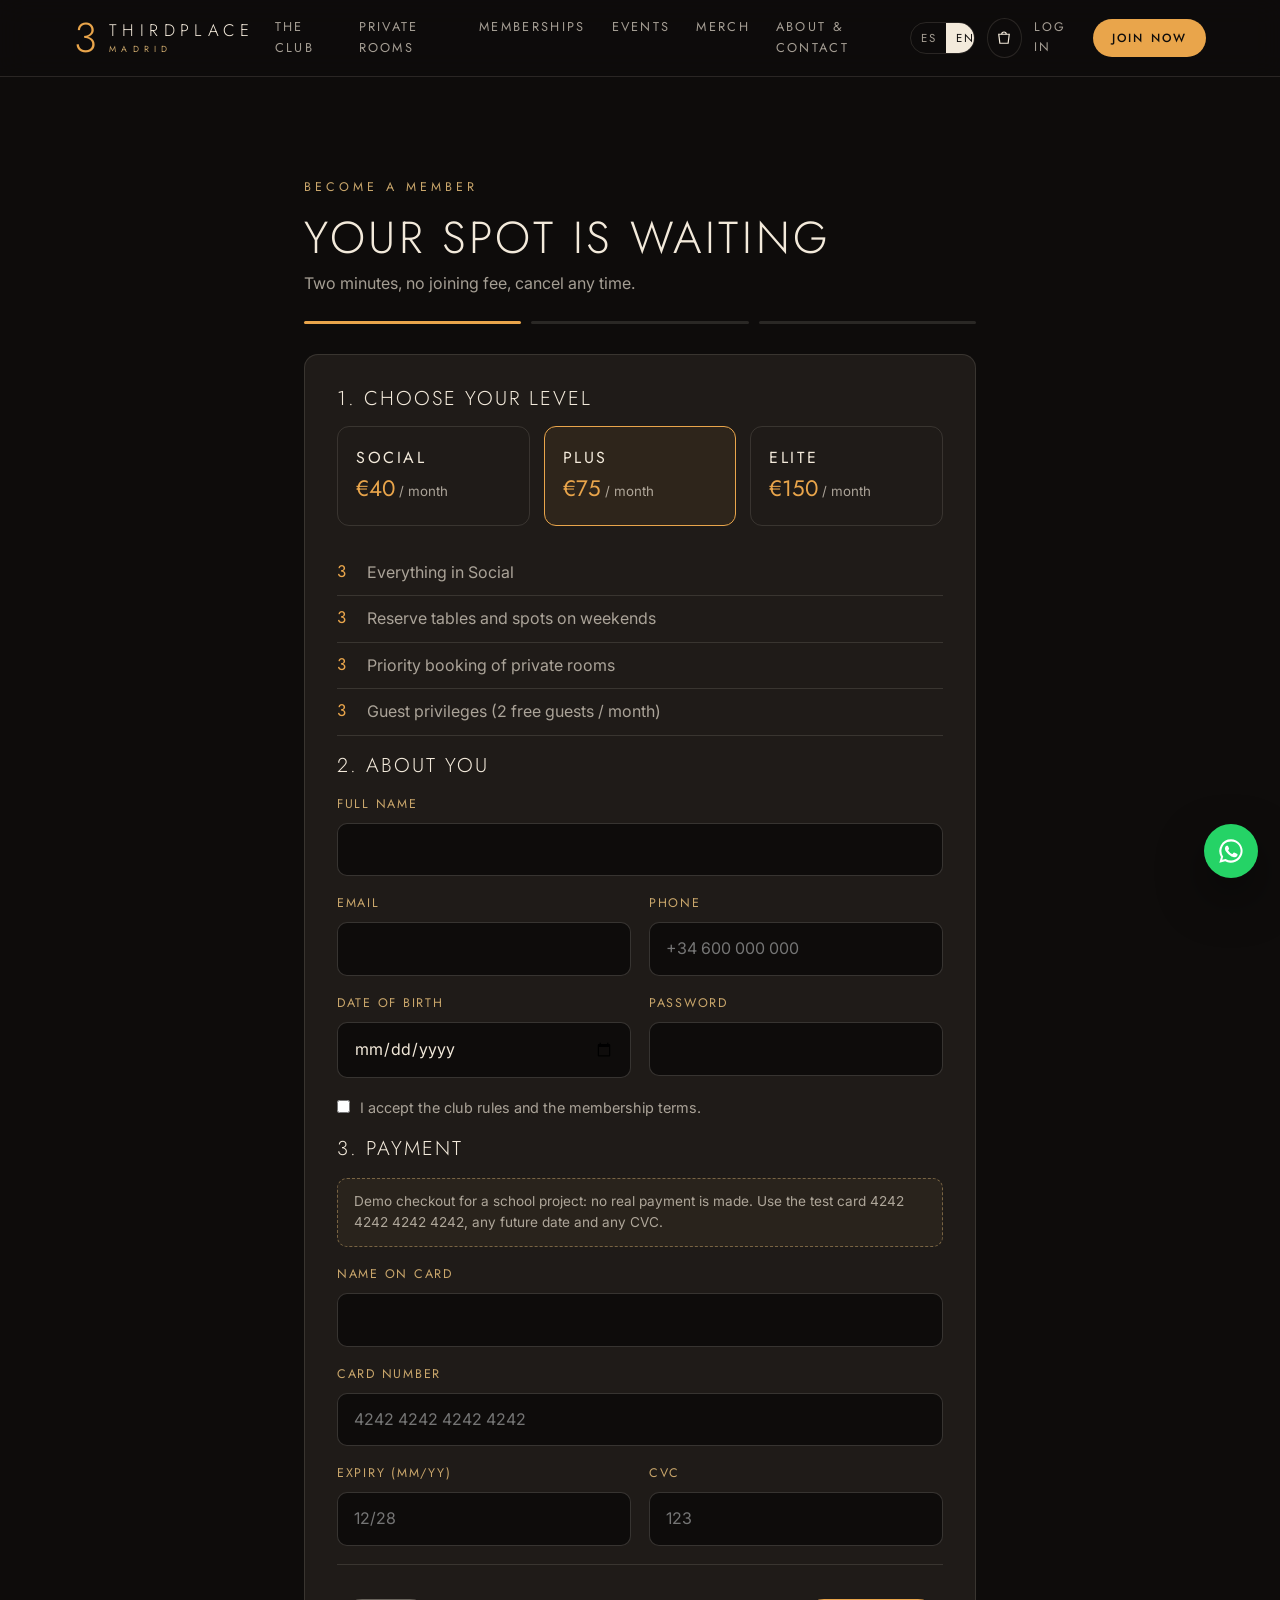
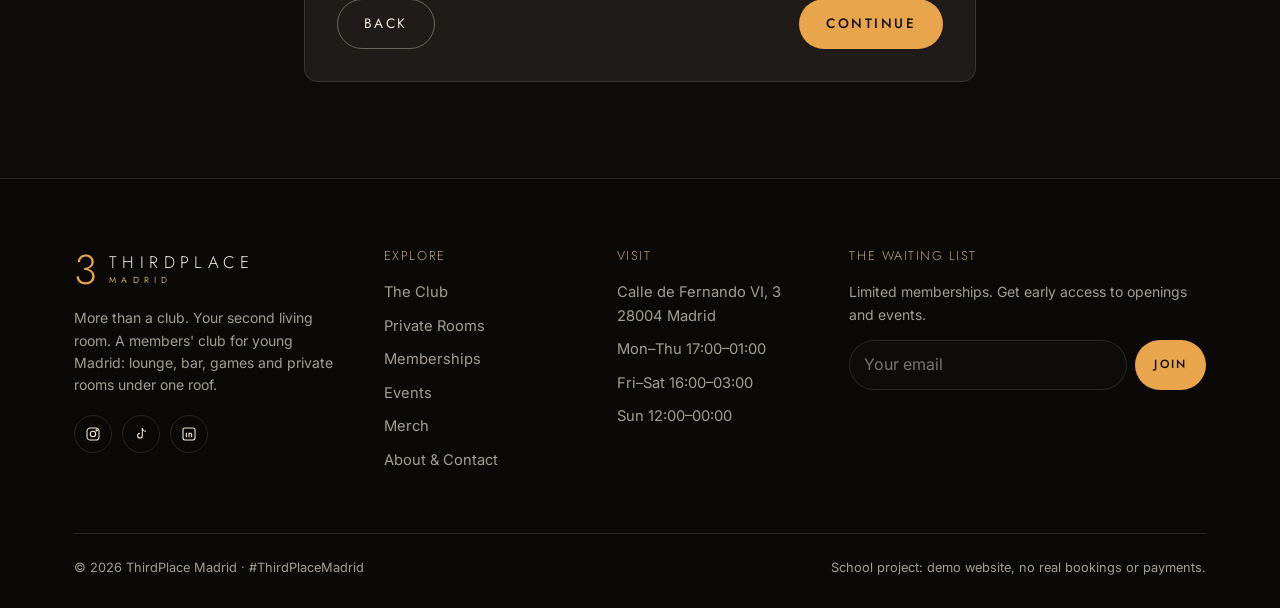
==== join.html @ 6bf0df15 "ThirdPlace Madrid website" ====
<!doctype html>
<html lang="en">
<head>
<meta charset="utf-8">
<meta name="viewport" content="width=device-width, initial-scale=1">
<title>Join · ThirdPlace Madrid</title>
<meta name="description" content="Become a ThirdPlace member in two minutes. No joining fee.">
<link rel="icon" href="assets/img/favicon.svg" type="image/svg+xml">
<link rel="preconnect" href="https://fonts.googleapis.com"><link rel="preconnect" href="https://fonts.gstatic.com" crossorigin>
<link href="https://fonts.googleapis.com/css2?family=Inter:wght@400;500;600;700&family=Jost:wght@200;300;400;500&display=swap" rel="stylesheet">
<link rel="stylesheet" href="assets/css/style.css">
</head>
<body data-title="join_now">
<main>
  <section class="section">
    <div class="container" style="max-width:720px">
      <span class="eyebrow" data-i18n="j_eye">Become a member</span>
      <h1 style="font-size:clamp(1.8rem,4vw,2.8rem)" id="j-title" data-i18n="j_title">Your spot is waiting</h1>
      <p class="mt-1" id="j-sub" data-i18n="j_sub">Two minutes, no joining fee, cancel any time.</p>
      <div class="stepper mt-3" id="stepper"><div class="on"></div><div></div><div></div></div>
      <form class="panel form" id="join" novalidate>
        <!-- Step 1 -->
        <div class="jstep" data-step="1">
          <h3 class="mb" data-i18n="j_s1">1. Choose your level</h3>
          <div class="tier-pick mt-2" id="pick"></div>
          <ul class="check-list mt-3" id="pick-feat"></ul>
        </div>
        <!-- Step 2 -->
        <div class="jstep form" data-step="2" hidden>
          <h3 data-i18n="j_s2">2. About you</h3>
          <div class="field"><label data-i18n="full_name">Full name</label><input name="name" data-rule="req" autocomplete="name"><div class="err" data-i18n="err_req">Required</div></div>
          <div class="form-row">
            <div class="field"><label>Email</label><input name="email" type="email" data-rule="req email" autocomplete="email"><div class="err" data-i18n="err_email">Enter a valid email</div></div>
            <div class="field"><label data-i18n="phone">Phone</label><input name="phone" data-rule="req phone" autocomplete="tel" placeholder="+34 600 000 000"><div class="err" data-i18n="err_phone">Enter a valid phone</div></div>
          </div>
          <div class="form-row">
            <div class="field"><label data-i18n="birth">Date of birth</label><input name="birth" type="date" data-rule="req adult"><div class="err" data-i18n="err_adult">You must be 18 or over</div></div>
            <div class="field"><label data-i18n="password">Password</label><input name="password" type="password" data-rule="min6" autocomplete="new-password"><div class="err" data-i18n="err_pw">At least 6 characters</div></div>
          </div>
          <label class="check"><input type="checkbox" name="terms" data-rule="check"><span data-i18n="j_terms">I accept the club rules and the membership terms.</span></label>
        </div>
        <!-- Step 3 -->
        <div class="jstep form" data-step="3" hidden>
          <h3 data-i18n="j_s3">3. Payment</h3>
          <div id="pay"></div>
          <div class="price-summary" id="summary"></div>
        </div>
        <div class="btn-row" style="justify-content:space-between">
          <button type="button" class="btn btn-ghost" id="back" hidden data-i18n="back">Back</button>
          <button class="btn btn-primary" id="next" style="margin-left:auto" data-i18n="continue">Continue</button>
        </div>
      </form>
    </div>
  </section>
</main>

<script src="assets/js/i18n.js"></script>
<script src="assets/js/app.js"></script>
<script>
let step = 1;
window.pageInit = function () {
  const form = document.getElementById("join");
  const me = Auth.current();
  const params = new URLSearchParams(location.search);
  let tier = TIERS[params.get("tier")] ? params.get("tier") : "plus";
  if (me && !params.get("tier")) tier = me.tier === "plus" ? "elite" : "plus";
  const steps = me ? [1, 3] : [1, 2, 3];   // members changing level skip "about you"
  if (me) {
    document.getElementById("j-title").textContent = t("j_change", "Change your level");
    document.getElementById("j-sub").textContent = t("j_current", "You're currently on") + " " + TIERS[me.tier].name + ".";
    document.getElementById("stepper").innerHTML = "<div class='on'></div><div></div>";
    document.querySelector("[data-step='3'] h3").textContent = t("j_s3b", "2. Confirm");
  }

  document.getElementById("pick").innerHTML = Object.entries(TIERS).map(([k, tr]) =>
    `<div><input type="radio" name="tier" id="t-${k}" value="${k}" ${k === tier ? "checked" : ""}><label for="t-${k}"><b>${tr.name}</b><span>€${tr.price}</span><small style="color:var(--muted)"> / ${t("month", "month")}</small>${me && me.tier === k ? `<div class="small" style="color:var(--brass)">${t("current", "Current")}</div>` : ""}</label></div>`).join("");
  const showFeat = () => {
    tier = form.tier.value;
    document.getElementById("pick-feat").innerHTML = L(TIERS[tier].features).map(f => `<li>${f}</li>`).join("");
  };
  form.addEventListener("change", e => { if (e.target.name === "tier") showFeat(); });
  showFeat();

  document.getElementById("pay").outerHTML = paymentFields();
  cardFormatting(form);

  const show = () => {
    form.querySelectorAll(".jstep").forEach(s => s.hidden = +s.dataset.step !== step);
    const idx = steps.indexOf(step);
    document.querySelectorAll("#stepper div").forEach((d, i) => d.classList.toggle("on", i <= idx));
    document.getElementById("back").hidden = idx === 0;
    const nb = document.getElementById("next");
    nb.textContent = step === 3 ? (me ? t("confirm", "Confirm") : t("j_pay", "Pay & join")) + " · €" + TIERS[tier].price : t("continue", "Continue");
    if (step === 3) {
      document.querySelector("[data-step='3'] .notice").hidden = false;
      document.getElementById("summary").innerHTML = `
        <div><span>${TIERS[tier].name} · ${t("monthly", "monthly")}</span><span>€${TIERS[tier].price}</span></div>
        <div><span>${t("join_fee", "Joining fee")}</span><span>€0</span></div>
        <div class="total"><span>${t("today", "Today")}</span><span>€${TIERS[tier].price}</span></div>`;
    }
    window.scrollTo({ top: 0, behavior: "smooth" });
  };
  const current = () => form.querySelector(`.jstep[data-step="${step}"]`);
  document.getElementById("back").addEventListener("click", () => { step = steps[steps.indexOf(step) - 1]; show(); });
  form.addEventListener("submit", e => {
    e.preventDefault();
    if (step === 1 && me && form.tier.value === me.tier) { toast(t("j_same", "That's already your level."), "error"); return; }
    if (step !== 1 && !validate(current())) return;
    if (step === 2 && Auth.users().some(u => u.email.toLowerCase() === form.email.value.trim().toLowerCase())) {
      form.email.closest(".field").classList.add("invalid"); toast(t("j_exists", "There's already an account with that email. Log in instead."), "error"); return;
    }
    if (step !== 3) { step = steps[steps.indexOf(step) + 1]; show(); return; }
    // Finish
    if (me) {
      Auth.update({ tier });
      toast(t("j_changed", "Done! You're now") + " " + TIERS[tier].name + ".");
    } else {
      Auth.register({ name: form.name.value.trim(), email: form.email.value.trim(), phone: form.phone.value.trim(), password: form.password.value, tier });
      toast(t("j_welcome", "Welcome to ThirdPlace!"));
    }
    const pending = store.get("pendingBooking", null);
    setTimeout(() => { if (pending) { store.del("pendingBooking"); location.href = "account.html?" + pending; } else location.href = "account.html"; }, 700);
  });
  show();
};
</script>
</body>
</html>
---- assets/css/style.css ----
/* ThirdPlace Madrid — brand stylesheet
   Palette & type from the visual identity (Submission 2, section 4) */
:root {
  --night: #0E0C0B;
  --charcoal: #1F1B18;
  --charcoal-2: #2a2521;
  --line: rgba(243, 234, 219, .12);
  --amber: #E9A54B;
  --amber-hover: #f2b86a;
  --brass: #C9A66B;
  --cream: #F3EADB;
  --muted: rgba(243, 234, 219, .66);
  --violet: #7C4DFF;
  --ok: #7bc47f;
  --err: #e5766b;
  --radius: 14px;
  --shadow: 0 20px 50px rgba(0, 0, 0, .45);
  --head: "Jost", system-ui, sans-serif;
  --body: "Inter", system-ui, sans-serif;
  --max: 1180px;
}

* { box-sizing: border-box; margin: 0; padding: 0; }
html { scroll-behavior: smooth; }
body {
  background: var(--night);
  color: var(--cream);
  font-family: var(--body);
  font-size: 16px;
  line-height: 1.6;
  -webkit-font-smoothing: antialiased;
  overflow-x: hidden;
}
img { max-width: 100%; display: block; }
a { color: inherit; text-decoration: none; }
button, input, select, textarea { font: inherit; color: inherit; }
ul { list-style: none; }

h1, h2, h3, h4 {
  font-family: var(--head);
  font-weight: 300;
  letter-spacing: .08em;
  text-transform: uppercase;
  line-height: 1.15;
}
h1 { font-size: clamp(2.1rem, 5.5vw, 4.2rem); }
h2 { font-size: clamp(1.6rem, 3.4vw, 2.5rem); }
h3 { font-size: 1.25rem; letter-spacing: .1em; }
h4 { font-size: 1rem; letter-spacing: .12em; }
p { color: var(--muted); }
strong { color: var(--cream); font-weight: 600; }

.container { width: 100%; max-width: var(--max); margin: 0 auto; padding: 0 24px; }
.section { padding: 96px 0; }
.section.tight { padding: 64px 0; }
.section.alt { background: var(--charcoal); }
.eyebrow {
  display: inline-block;
  font-family: var(--head);
  font-size: .78rem;
  letter-spacing: .32em;
  text-transform: uppercase;
  color: var(--brass);
  margin-bottom: 14px;
}
.section-head { max-width: 680px; margin-bottom: 48px; }
.section-head.center { margin-left: auto; margin-right: auto; text-align: center; }
.section-head p { margin-top: 14px; font-size: 1.05rem; }
.amber { color: var(--amber); }
.small { font-size: .875rem; }
.center { text-align: center; }
.mt-1 { margin-top: 8px; } .mt-2 { margin-top: 16px; } .mt-3 { margin-top: 24px; } .mt-4 { margin-top: 40px; }

/* ---------- Buttons ---------- */
.btn {
  display: inline-flex; align-items: center; justify-content: center; gap: 8px;
  padding: 13px 26px;
  border-radius: 999px;
  border: 1px solid transparent;
  font-family: var(--head);
  font-size: .85rem;
  letter-spacing: .18em;
  text-transform: uppercase;
  cursor: pointer;
  transition: background .2s, color .2s, border-color .2s, transform .15s;
  white-space: nowrap;
}
.btn:active { transform: translateY(1px); }
.btn-primary { background: var(--amber); color: var(--night); font-weight: 500; }
.btn-primary:hover { background: var(--amber-hover); }
.btn-ghost { border-color: rgba(243, 234, 219, .35); color: var(--cream); background: transparent; }
.btn-ghost:hover { border-color: var(--amber); color: var(--amber); }
.btn-violet { background: var(--violet); color: #fff; }
.btn-violet:hover { background: #9370ff; }
.btn-sm { padding: 9px 18px; font-size: .74rem; }
.btn-block { width: 100%; }
.btn[disabled] { opacity: .45; cursor: not-allowed; }
.link { color: var(--amber); border-bottom: 1px solid rgba(233, 165, 75, .35); }
.link:hover { border-color: var(--amber); }
.btn-row { display: flex; gap: 14px; flex-wrap: wrap; }

/* ---------- Logo ---------- */
.logo { display: inline-flex; align-items: center; gap: 12px; }
.logo-3 {
  font-family: var(--head); font-weight: 300;
  font-size: 2.6rem; line-height: 1; color: var(--amber);
}
.logo-word { display: flex; flex-direction: column; line-height: 1; }
.logo-word b { font-family: var(--head); font-weight: 300; font-size: 1.05rem; letter-spacing: .32em; color: var(--cream); }
.logo-word small { font-family: var(--head); font-size: .55rem; letter-spacing: .6em; color: var(--brass); margin-top: 6px; }

/* ---------- Header ---------- */
.site-header {
  position: sticky; top: 0; z-index: 50;
  background: rgba(14, 12, 11, .82);
  backdrop-filter: blur(14px);
  -webkit-backdrop-filter: blur(14px);
  border-bottom: 1px solid var(--line);
}
.nav { display: flex; align-items: center; justify-content: space-between; height: 76px; gap: 20px; }
.nav-links { display: flex; gap: 26px; }
.nav-links a {
  font-family: var(--head); font-size: .8rem; letter-spacing: .18em; text-transform: uppercase;
  color: var(--muted); padding: 6px 0; border-bottom: 1px solid transparent; transition: color .2s;
}
.nav-links a:hover, .nav-links a.active { color: var(--cream); border-bottom-color: var(--amber); }
.nav-actions { display: flex; align-items: center; gap: 12px; }
.lang-switch { display: flex; border: 1px solid var(--line); border-radius: 999px; overflow: hidden; }
.lang-switch button {
  background: none; border: 0; padding: 6px 10px; font-size: .72rem; letter-spacing: .12em;
  color: var(--muted); cursor: pointer; font-family: var(--head);
}
.lang-switch button.on { background: var(--cream); color: var(--night); }
.icon-btn {
  position: relative; background: none; border: 1px solid var(--line); border-radius: 50%;
  width: 40px; height: 40px; display: grid; place-items: center; cursor: pointer; color: var(--cream);
}
.icon-btn:hover { border-color: var(--amber); }
.icon-btn svg { width: 18px; height: 18px; }
.cart-count {
  position: absolute; top: -4px; right: -4px; min-width: 18px; height: 18px; border-radius: 9px;
  background: var(--amber); color: var(--night); font-size: .68rem; font-weight: 700;
  display: none; place-items: center; padding: 0 4px;
}
.cart-count.show { display: grid; }
.login-link { font-family: var(--head); font-size: .78rem; letter-spacing: .16em; text-transform: uppercase; color: var(--muted); }
.login-link:hover { color: var(--amber); }
.burger { display: none; }

.mobile-menu {
  display: none; position: fixed; inset: 76px 0 0 0; background: var(--night); z-index: 49;
  padding: 32px 24px; flex-direction: column; gap: 6px; overflow-y: auto;
}
.mobile-menu.open { display: flex; }
.mobile-menu a {
  font-family: var(--head); font-size: 1.3rem; letter-spacing: .14em; text-transform: uppercase;
  padding: 14px 0; border-bottom: 1px solid var(--line);
}
.mobile-menu .btn { margin-top: 20px; }

/* ---------- Hero ---------- */
.hero {
  position: relative; min-height: calc(100vh - 76px); display: flex; align-items: flex-end;
  padding: 80px 0 90px; overflow: hidden;
}
.hero-bg { position: absolute; inset: 0; width: 100%; height: 100%; object-fit: cover; object-position: center; transform: scale(1.04); }
.split-img img, .card-img img { width: 100%; height: 100%; object-fit: cover; display: block; }
.hero::after {
  content: ""; position: absolute; inset: 0;
  background: linear-gradient(180deg, rgba(14,12,11,.35) 0%, rgba(14,12,11,.55) 45%, var(--night) 100%),
              radial-gradient(ellipse at 20% 80%, rgba(233,165,75,.18), transparent 60%);
}
.hero .container { position: relative; z-index: 2; }
.hero h1 { max-width: 900px; }
.hero h1 span { display: block; color: var(--amber); }
.hero p.lead { font-size: 1.15rem; max-width: 560px; margin: 22px 0 34px; color: rgba(243,234,219,.82); }
.hero-meta { display: flex; gap: 34px; margin-top: 54px; flex-wrap: wrap; }
.hero-meta div { border-left: 1px solid var(--brass); padding-left: 14px; }
.hero-meta b { display: block; font-family: var(--head); font-weight: 300; font-size: 1.6rem; color: var(--cream); }
.hero-meta span { font-size: .8rem; color: var(--muted); letter-spacing: .06em; }

.page-hero {
  position: relative; padding: 120px 0 70px; overflow: hidden; border-bottom: 1px solid var(--line);
}
.page-hero .hero-bg { opacity: .45; }
.page-hero::after {
  content: ""; position: absolute; inset: 0;
  background: linear-gradient(180deg, rgba(14,12,11,.4), var(--night));
}
.page-hero .container { position: relative; z-index: 2; }
.page-hero p { max-width: 620px; margin-top: 16px; font-size: 1.1rem; }

/* ---------- Grids & cards ---------- */
.grid { display: grid; gap: 24px; }
.g2 { grid-template-columns: repeat(2, 1fr); }
.g3 { grid-template-columns: repeat(3, 1fr); }
.g4 { grid-template-columns: repeat(4, 1fr); }
.card {
  background: var(--charcoal); border: 1px solid var(--line); border-radius: var(--radius);
  overflow: hidden; transition: border-color .25s, transform .25s;
}
.card:hover { border-color: rgba(201,166,107,.45); }
.card-body { padding: 26px; }
.card-body h3 { margin-bottom: 10px; }
.card-img { aspect-ratio: 16/10; background-size: cover; background-position: center; position: relative; }
.card-img::after { content: ""; position: absolute; inset: 0; background: linear-gradient(180deg, transparent 50%, rgba(31,27,24,.9)); }
.tagline { font-family: var(--head); font-size: .78rem; letter-spacing: .2em; text-transform: uppercase; color: var(--amber); margin-bottom: 8px; display: block; }

.zone-card { display: block; }
.zone-card:hover { transform: translateY(-4px); }
.zone-card.gaming:hover { border-color: var(--violet); }
.zone-card.gaming .tagline { color: #a58bff; }

.split { display: grid; grid-template-columns: 1.05fr 1fr; gap: 64px; align-items: center; }
.split.rev > :first-child { order: 2; }
.split-img { border-radius: var(--radius); overflow: hidden; box-shadow: var(--shadow); aspect-ratio: 4/3; background-size: cover; background-position: center; }
.check-list li { padding: 10px 0 10px 30px; position: relative; border-bottom: 1px solid var(--line); color: var(--muted); }
.check-list li::before { content: "3"; position: absolute; left: 0; top: 8px; font-family: var(--head); color: var(--amber); font-size: 1.05rem; }

/* ---------- Tiers ---------- */
.tiers { display: grid; grid-template-columns: repeat(3, 1fr); gap: 24px; align-items: stretch; }
.tier {
  background: var(--charcoal); border: 1px solid var(--line); border-radius: var(--radius);
  padding: 34px 28px; display: flex; flex-direction: column; position: relative;
}
.tier.featured { border-color: var(--amber); box-shadow: 0 0 0 1px var(--amber), var(--shadow); }
.tier .badge { position: absolute; top: -12px; left: 28px; }
.tier h3 { color: var(--brass); }
.tier .price { font-family: var(--head); font-weight: 300; font-size: 3rem; margin: 14px 0 4px; color: var(--cream); }
.tier .price small { font-size: .95rem; color: var(--muted); letter-spacing: .05em; }
.tier .who { font-size: .9rem; margin-bottom: 20px; min-height: 44px; }
.tier ul { flex: 1; margin-bottom: 26px; }
.tier li { padding: 9px 0 9px 26px; position: relative; font-size: .93rem; color: var(--muted); border-top: 1px solid var(--line); }
.tier li::before { content: ""; position: absolute; left: 4px; top: 17px; width: 8px; height: 8px; border-radius: 50%; background: var(--amber); }
.badge {
  display: inline-block; padding: 4px 12px; border-radius: 999px; font-size: .7rem; letter-spacing: .14em;
  text-transform: uppercase; background: var(--amber); color: var(--night); font-weight: 600; font-family: var(--head);
}
.badge.ghost { background: transparent; color: var(--brass); border: 1px solid var(--brass); }
.badge.violet { background: var(--violet); color: #fff; }
.badge.ok { background: rgba(123,196,127,.15); color: var(--ok); }
.badge.muted { background: rgba(243,234,219,.08); color: var(--muted); }

/* ---------- Tables ---------- */
.table-wrap { overflow-x: auto; border: 1px solid var(--line); border-radius: var(--radius); }
table { width: 100%; border-collapse: collapse; min-width: 560px; }
th, td { padding: 16px 18px; text-align: left; border-bottom: 1px solid var(--line); font-size: .93rem; }
th { font-family: var(--head); font-weight: 400; letter-spacing: .14em; text-transform: uppercase; font-size: .78rem; color: var(--brass); background: var(--charcoal); }
td { color: var(--muted); }
td:first-child { color: var(--cream); }
tr:last-child td { border-bottom: 0; }
.yes { color: var(--amber); font-weight: 600; }

/* ---------- Menu ---------- */
.menu-list li { display: flex; justify-content: space-between; gap: 16px; padding: 14px 0; border-bottom: 1px dashed var(--line); }
.menu-list li span:first-child { color: var(--cream); }
.menu-list li em { display: block; font-style: normal; font-size: .82rem; color: var(--muted); }
.menu-list .p { font-family: var(--head); color: var(--amber); white-space: nowrap; }

/* ---------- Gaming accent (violet only here) ---------- */
.gaming-band {
  background: radial-gradient(ellipse at 80% 20%, rgba(124,77,255,.28), transparent 55%), var(--night);
  border-top: 1px solid rgba(124,77,255,.35); border-bottom: 1px solid rgba(124,77,255,.35);
}
.gaming-band .eyebrow, .gaming-band .check-list li::before { color: #a58bff; }

/* ---------- Quote / steps ---------- */
.quote {
  border-left: 2px solid var(--amber); padding: 6px 0 6px 22px; font-family: var(--head); font-weight: 300;
  font-size: 1.35rem; letter-spacing: .02em; color: var(--cream);
}
.quote cite { display: block; font-family: var(--body); font-style: normal; font-size: .85rem; color: var(--brass); margin-top: 10px; letter-spacing: .04em; }
.steps { counter-reset: s; display: grid; grid-template-columns: repeat(4, 1fr); gap: 24px; }
.step { padding-top: 22px; border-top: 1px solid var(--brass); }
.step::before { counter-increment: s; content: "0" counter(s); font-family: var(--head); color: var(--amber); font-size: .85rem; letter-spacing: .2em; display: block; margin-bottom: 10px; }
.step h4 { margin-bottom: 8px; }
.step p { font-size: .92rem; }

/* ---------- CTA band ---------- */
.cta-band {
  position: relative; border-radius: 22px; overflow: hidden; padding: 70px 50px; text-align: center;
  background: linear-gradient(135deg, rgba(14,12,11,.88), rgba(14,12,11,.6)), url("../img/entrance.jpg") center/cover;
  border: 1px solid var(--line);
}
.cta-band h2 { max-width: 760px; margin: 0 auto; }
.cta-band p { max-width: 540px; margin: 16px auto 30px; }
.cta-band .btn-row { justify-content: center; }

/* ---------- Forms ---------- */
.form { display: grid; gap: 18px; }
.form-row { display: grid; grid-template-columns: 1fr 1fr; gap: 18px; }
.field label { display: block; font-size: .78rem; letter-spacing: .14em; text-transform: uppercase; color: var(--brass); margin-bottom: 8px; font-family: var(--head); }
.field input, .field select, .field textarea {
  width: 100%; padding: 13px 16px; background: var(--night); border: 1px solid rgba(243,234,219,.18);
  border-radius: 10px; color: var(--cream); outline: none; transition: border-color .2s;
}
.field textarea { min-height: 130px; resize: vertical; }
.field input:focus, .field select:focus, .field textarea:focus { border-color: var(--amber); }
.field.invalid input, .field.invalid select, .field.invalid textarea { border-color: var(--err); }
.field .err { display: none; color: var(--err); font-size: .8rem; margin-top: 6px; }
.field.invalid .err { display: block; }
.field select option { background: var(--charcoal); }
.check { display: flex; gap: 10px; align-items: flex-start; font-size: .9rem; color: var(--muted); }
.check input { margin-top: 4px; accent-color: var(--amber); }
.panel { background: var(--charcoal); border: 1px solid var(--line); border-radius: var(--radius); padding: 32px; }
.notice {
  border: 1px dashed rgba(201,166,107,.5); border-radius: 10px; padding: 12px 16px; font-size: .85rem; color: var(--muted);
  background: rgba(201,166,107,.06);
}
.price-summary { border-top: 1px solid var(--line); padding-top: 16px; display: grid; gap: 8px; font-size: .93rem; }
.price-summary div { display: flex; justify-content: space-between; color: var(--muted); }
.price-summary .total { color: var(--cream); font-size: 1.15rem; font-family: var(--head); letter-spacing: .06em; padding-top: 8px; border-top: 1px solid var(--line); }
.price-summary .total span:last-child { color: var(--amber); }

/* ---------- FAQ ---------- */
.faq details { border-bottom: 1px solid var(--line); }
.faq summary {
  cursor: pointer; list-style: none; padding: 22px 40px 22px 0; position: relative;
  font-family: var(--head); font-size: 1.05rem; letter-spacing: .06em; color: var(--cream);
}
.faq summary::-webkit-details-marker { display: none; }
.faq summary::after { content: "+"; position: absolute; right: 6px; top: 16px; font-size: 1.6rem; color: var(--amber); font-weight: 300; transition: transform .2s; }
.faq details[open] summary::after { transform: rotate(45deg); }
.faq details p { padding: 0 0 22px; max-width: 760px; }

/* ---------- Events ---------- */
.filters { display: flex; gap: 10px; flex-wrap: wrap; margin-bottom: 34px; }
.chip {
  padding: 8px 18px; border-radius: 999px; border: 1px solid var(--line); background: none; cursor: pointer;
  font-family: var(--head); font-size: .76rem; letter-spacing: .16em; text-transform: uppercase; color: var(--muted);
}
.chip:hover { color: var(--cream); }
.chip.on { background: var(--cream); color: var(--night); border-color: var(--cream); }
.event {
  display: grid; grid-template-columns: 96px 1fr auto; gap: 26px; align-items: center;
  padding: 24px; border: 1px solid var(--line); border-radius: var(--radius); background: var(--charcoal); margin-bottom: 14px;
}
.event-date { text-align: center; border-right: 1px solid var(--line); padding-right: 20px; }
.event-date b { display: block; font-family: var(--head); font-weight: 300; font-size: 2.3rem; line-height: 1; color: var(--amber); }
.event-date span { font-size: .72rem; letter-spacing: .2em; text-transform: uppercase; color: var(--muted); }
.event h3 { font-size: 1.1rem; margin: 6px 0; }
.event p { font-size: .9rem; }
.event-meta { display: flex; gap: 14px; flex-wrap: wrap; font-size: .8rem; color: var(--brass); margin-top: 8px; }
.event.gaming { border-color: rgba(124,77,255,.4); }
.event.gaming .event-date b { color: #a58bff; }
.empty { text-align: center; padding: 50px 20px; color: var(--muted); border: 1px dashed var(--line); border-radius: var(--radius); }

/* ---------- Shop ---------- */
.product .art {
  aspect-ratio: 1/1; display: grid; place-items: center;
  background: radial-gradient(circle at 50% 40%, rgba(233,165,75,.14), transparent 65%), #151210;
  border-bottom: 1px solid var(--line);
}
.product .art svg { width: 58%; height: 58%; }
.product .price { font-family: var(--head); color: var(--amber); font-size: 1.3rem; }
.product .row { display: flex; justify-content: space-between; align-items: center; gap: 12px; margin-top: 18px; }
.product select { padding: 8px 10px; border-radius: 8px; background: var(--night); border: 1px solid var(--line); }
.cart-line { display: grid; grid-template-columns: 70px 1fr auto auto; gap: 18px; align-items: center; padding: 18px 0; border-bottom: 1px solid var(--line); }
.cart-line .art { width: 70px; height: 70px; border-radius: 10px; background: #151210; display: grid; place-items: center; }
.cart-line .art svg { width: 70%; height: 70%; }
.qty { display: flex; align-items: center; border: 1px solid var(--line); border-radius: 999px; }
.qty button { background: none; border: 0; width: 34px; height: 34px; cursor: pointer; color: var(--cream); font-size: 1.1rem; }
.qty span { min-width: 24px; text-align: center; }
.remove { background: none; border: 0; color: var(--muted); cursor: pointer; font-size: .8rem; text-decoration: underline; }

/* ---------- Account ---------- */
.account-layout { display: grid; grid-template-columns: 250px 1fr; gap: 36px; align-items: start; }
.side-nav { position: sticky; top: 100px; display: grid; gap: 4px; }
.side-nav button {
  text-align: left; background: none; border: 0; padding: 13px 16px; border-radius: 10px; cursor: pointer;
  font-family: var(--head); letter-spacing: .12em; text-transform: uppercase; font-size: .8rem; color: var(--muted);
}
.side-nav button:hover { color: var(--cream); background: rgba(243,234,219,.04); }
.side-nav button.on { background: var(--charcoal); color: var(--amber); }
.tab { display: none; }
.tab.on { display: block; animation: fade .3s ease; }
@keyframes fade { from { opacity: 0; transform: translateY(6px); } to { opacity: 1; transform: none; } }

.member-card {
  width: 100%; max-width: 420px; aspect-ratio: 1.586; border-radius: 18px; padding: 26px;
  background: linear-gradient(135deg, #141110 0%, #050404 100%); border: 1px solid rgba(201,166,107,.4);
  box-shadow: var(--shadow); display: flex; flex-direction: column; justify-content: space-between; position: relative; overflow: hidden;
}
.member-card::before { content: "3"; position: absolute; right: -10px; bottom: -70px; font-family: var(--head); font-weight: 200; font-size: 15rem; color: rgba(201,166,107,.08); line-height: 1; }
.member-card .tier-name { font-family: var(--head); letter-spacing: .4em; text-transform: uppercase; color: var(--brass); font-size: .85rem; }
.member-card .name { font-family: var(--head); font-weight: 300; font-size: 1.4rem; letter-spacing: .12em; text-transform: uppercase; }
.member-card .num { font-size: .78rem; color: var(--muted); letter-spacing: .2em; }
.stats { display: grid; grid-template-columns: repeat(3, 1fr); gap: 16px; }
.stat { background: var(--charcoal); border: 1px solid var(--line); border-radius: var(--radius); padding: 22px; }
.stat b { display: block; font-family: var(--head); font-weight: 300; font-size: 2.2rem; color: var(--amber); line-height: 1.1; }
.stat span { font-size: .82rem; color: var(--muted); }
.booking-item { display: flex; justify-content: space-between; align-items: center; gap: 16px; padding: 18px 0; border-bottom: 1px solid var(--line); flex-wrap: wrap; }
.booking-item h4 { font-size: .92rem; margin-bottom: 4px; }
.booking-item p { font-size: .86rem; }
.locked { text-align: center; padding: 40px 24px; }
.locked .logo-3 { font-size: 3.5rem; display: block; margin-bottom: 10px; }

/* ---------- Join steps ---------- */
.stepper { display: flex; gap: 10px; margin-bottom: 30px; }
.stepper div { flex: 1; height: 3px; border-radius: 2px; background: var(--line); }
.stepper div.on { background: var(--amber); }
.tier-pick { display: grid; grid-template-columns: repeat(3, 1fr); gap: 14px; }
.tier-pick label {
  border: 1px solid var(--line); border-radius: 12px; padding: 18px; cursor: pointer; display: block; transition: border-color .2s;
}
.tier-pick input { display: none; }
.tier-pick input:checked + label { border-color: var(--amber); background: rgba(233,165,75,.07); }
.tier-pick b { display: block; font-family: var(--head); letter-spacing: .16em; text-transform: uppercase; font-weight: 400; }
.tier-pick span { font-family: var(--head); color: var(--amber); font-size: 1.4rem; }

/* ---------- Modal & toast ---------- */
.modal-bg {
  position: fixed; inset: 0; background: rgba(0,0,0,.7); z-index: 100; display: none; place-items: center; padding: 20px;
  backdrop-filter: blur(4px);
}
.modal-bg.open { display: grid; }
.modal { background: var(--charcoal); border: 1px solid var(--line); border-radius: 18px; padding: 36px; max-width: 460px; width: 100%; text-align: center; position: relative; }
.modal h3 { margin: 10px 0 12px; }
.modal .btn-row { justify-content: center; margin-top: 24px; }
.modal-close { position: absolute; top: 14px; right: 16px; background: none; border: 0; color: var(--muted); font-size: 1.5rem; cursor: pointer; }
.toast {
  position: fixed; bottom: 26px; left: 50%; transform: translate(-50%, 140%); z-index: 120;
  background: var(--cream); color: var(--night); padding: 14px 24px; border-radius: 999px; font-size: .92rem; font-weight: 500;
  box-shadow: var(--shadow); transition: transform .35s ease; max-width: calc(100% - 32px); text-align: center;
}
.toast.show { transform: translate(-50%, 0); }
.toast.error { background: var(--err); color: #fff; }

/* ---------- Footer ---------- */
.site-footer { border-top: 1px solid var(--line); padding: 70px 0 30px; background: #0a0908; }
.footer-grid { display: grid; grid-template-columns: 1.4fr 1fr 1fr 1.2fr; gap: 40px; }
.site-footer h4 { font-size: .8rem; color: var(--brass); margin-bottom: 18px; }
.site-footer li { margin-bottom: 10px; }
.site-footer li a, .site-footer li { color: var(--muted); font-size: .92rem; }
.site-footer li a:hover { color: var(--amber); }
.footer-bottom { margin-top: 50px; padding-top: 24px; border-top: 1px solid var(--line); display: flex; justify-content: space-between; gap: 16px; flex-wrap: wrap; font-size: .8rem; color: var(--muted); }
.newsletter { display: flex; gap: 8px; margin-top: 14px; }
.newsletter input { flex: 1; min-width: 0; padding: 11px 14px; border-radius: 999px; border: 1px solid var(--line); background: var(--night); outline: none; }
.newsletter input:focus { border-color: var(--amber); }
.socials { display: flex; gap: 10px; margin-top: 18px; }
.socials a { width: 38px; height: 38px; border-radius: 50%; border: 1px solid var(--line); display: grid; place-items: center; }
.socials a:hover { border-color: var(--amber); color: var(--amber); }
.socials svg { width: 16px; height: 16px; }

.whatsapp-fab {
  position: fixed; right: 22px; bottom: 22px; width: 54px; height: 54px; border-radius: 50%; z-index: 40;
  background: #25D366; display: grid; place-items: center; box-shadow: var(--shadow);
}
.whatsapp-fab svg { width: 28px; height: 28px; fill: #fff; }

/* ---------- Blog ---------- */
.post .card-body p { margin-bottom: 12px; }
.post .more { display: none; }
.post.open .more { display: block; }

/* ---------- Reveal ---------- */
.reveal { opacity: 0; transform: translateY(22px); transition: opacity .7s ease, transform .7s ease; }
.reveal.in { opacity: 1; transform: none; }

/* ---------- Responsive ---------- */
@media (max-width: 1080px) {
  .nav-links { display: none; }
  .burger { display: grid; }
  .g4 { grid-template-columns: repeat(2, 1fr); }
  .steps { grid-template-columns: repeat(2, 1fr); }
  .footer-grid { grid-template-columns: 1fr 1fr; }
}
@media (max-width: 860px) {
  .section { padding: 70px 0; }
  .g3, .tiers { grid-template-columns: 1fr; }
  .g2, .split { grid-template-columns: 1fr; gap: 36px; }
  .split.rev > :first-child { order: 0; }
  .account-layout { grid-template-columns: 1fr; }
  .side-nav { position: static; grid-template-columns: repeat(3, 1fr); }
  .side-nav button { text-align: center; padding: 11px 6px; font-size: .68rem; }
  .stats { grid-template-columns: 1fr 1fr; }
  .tier-pick { grid-template-columns: 1fr; }
}
@media (max-width: 600px) {
  .container { padding: 0 16px; }
  .g4, .steps, .footer-grid { grid-template-columns: 1fr; }
  .form-row { grid-template-columns: 1fr; }
  .nav .btn-join, .login-link, .nav-actions .lang-switch { display: none; }
  .nav-actions { gap: 8px; }
  .icon-btn { width: 38px; height: 38px; }
  .logo-word b { font-size: .9rem; letter-spacing: .26em; }
  .event { grid-template-columns: 70px 1fr; gap: 16px; padding: 18px; }
  .event-date { padding-right: 12px; }
  .event-date b { font-size: 1.8rem; }
  .event > :last-child { grid-column: 1 / -1; }
  .cart-line { grid-template-columns: 56px 1fr; }
  .cart-line .art { width: 56px; height: 56px; }
  .panel { padding: 22px; }
  .cta-band { padding: 50px 22px; }
  .hero-meta { gap: 20px; }
  .stats { grid-template-columns: 1fr; }
  .modal { padding: 28px 20px; }
}
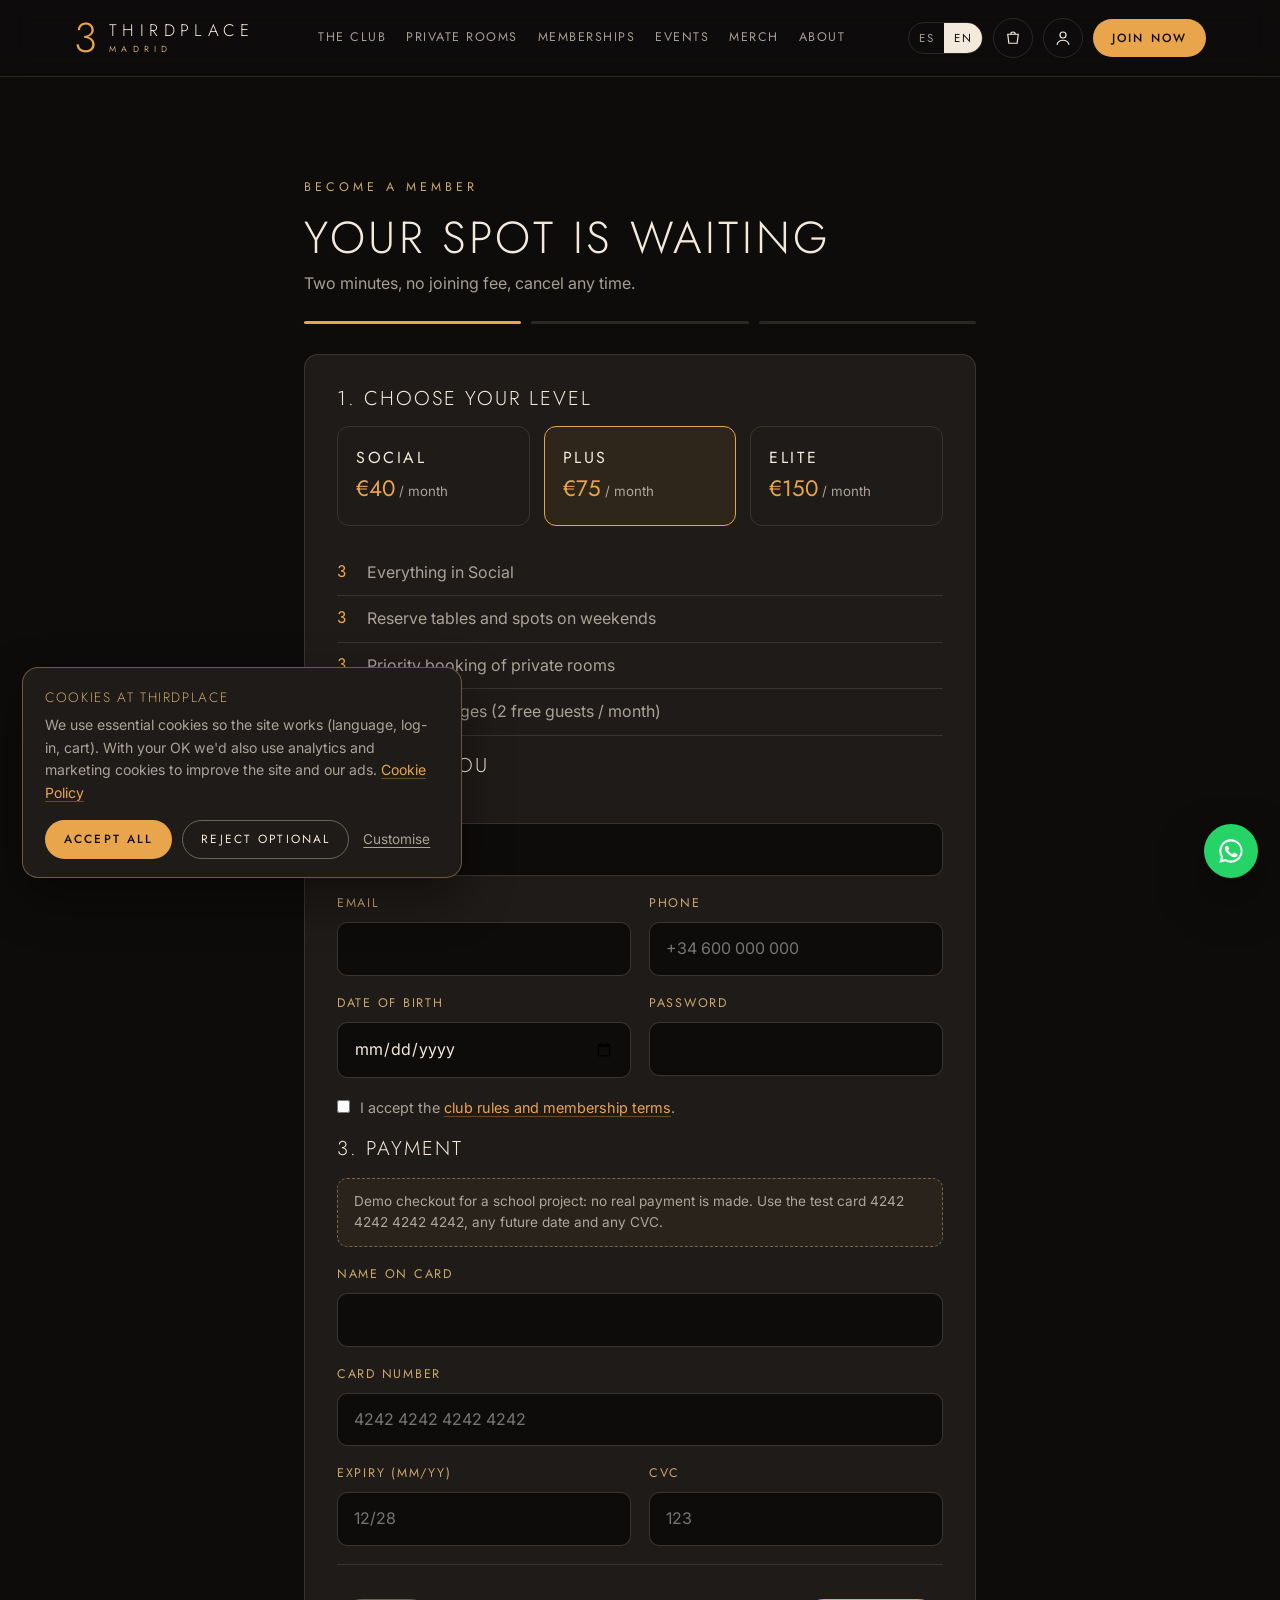
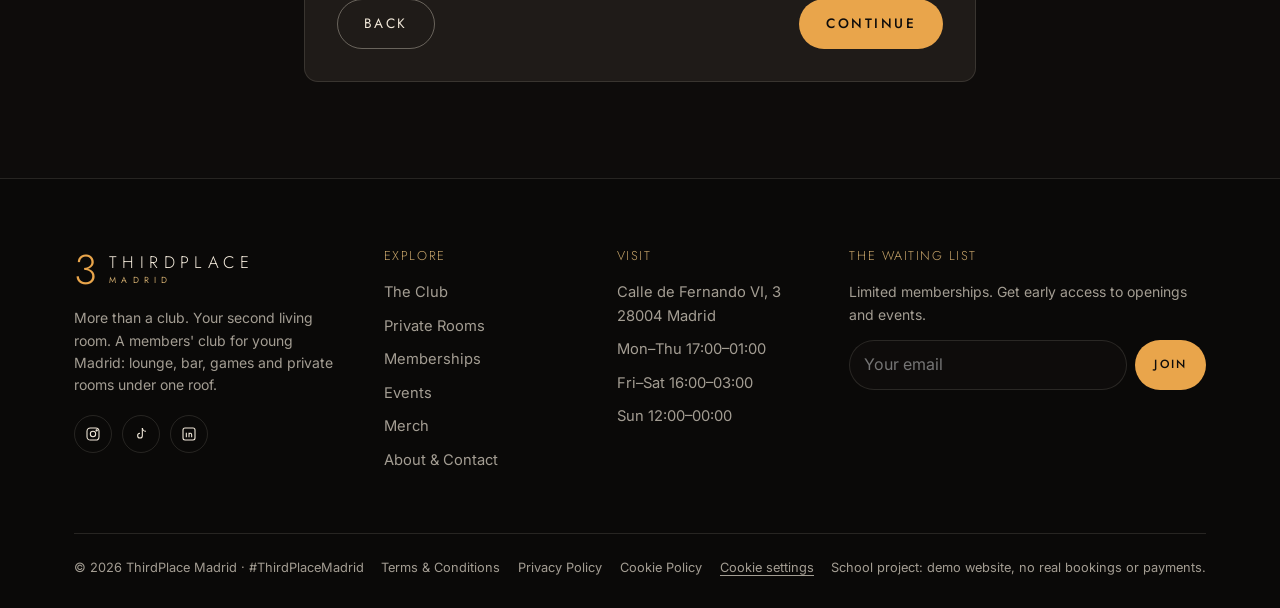
==== commit 971e674c: "Fix navbar layout, add Terms, Privacy & Cookie pages and cookie consent Co-Authored-By: Claude Opus " ====
--- a/join.html
+++ b/join.html
@@ -37,7 +37,7 @@
             <div class="field"><label data-i18n="birth">Date of birth</label><input name="birth" type="date" data-rule="req adult"><div class="err" data-i18n="err_adult">You must be 18 or over</div></div>
             <div class="field"><label data-i18n="password">Password</label><input name="password" type="password" data-rule="min6" autocomplete="new-password"><div class="err" data-i18n="err_pw">At least 6 characters</div></div>
           </div>
-          <label class="check"><input type="checkbox" name="terms" data-rule="check"><span data-i18n="j_terms">I accept the club rules and the membership terms.</span></label>
+          <label class="check"><input type="checkbox" name="terms" data-rule="check"><span data-i18n="j_terms_link">I accept the <a class="link" href="terms.html" target="_blank">club rules and membership terms</a>.</span></label>
         </div>
         <!-- Step 3 -->
         <div class="jstep form" data-step="3" hidden>
--- a/assets/css/style.css
+++ b/assets/css/style.css
@@ -22,6 +22,7 @@
 
 * { box-sizing: border-box; margin: 0; padding: 0; }
 html { scroll-behavior: smooth; }
+[id] { scroll-margin-top: 96px; }
 body {
   background: var(--night);
   color: var(--cream);
@@ -117,14 +118,16 @@
   -webkit-backdrop-filter: blur(14px);
   border-bottom: 1px solid var(--line);
 }
-.nav { display: flex; align-items: center; justify-content: space-between; height: 76px; gap: 20px; }
-.nav-links { display: flex; gap: 26px; }
+.nav { display: grid; grid-template-columns: auto 1fr auto; align-items: center; height: 76px; gap: 28px; }
+.nav > .logo { flex-shrink: 0; }
+.nav-links { display: flex; justify-content: center; align-items: center; gap: 20px; min-width: 0; }
 .nav-links a {
-  font-family: var(--head); font-size: .8rem; letter-spacing: .18em; text-transform: uppercase;
+  font-family: var(--head); font-size: .78rem; letter-spacing: .12em; text-transform: uppercase; white-space: nowrap;
   color: var(--muted); padding: 6px 0; border-bottom: 1px solid transparent; transition: color .2s;
 }
 .nav-links a:hover, .nav-links a.active { color: var(--cream); border-bottom-color: var(--amber); }
-.nav-actions { display: flex; align-items: center; gap: 12px; }
+.nav-actions { display: flex; align-items: center; justify-content: flex-end; gap: 10px; }
+.nav-actions > * { flex-shrink: 0; }
 .lang-switch { display: flex; border: 1px solid var(--line); border-radius: 999px; overflow: hidden; }
 .lang-switch button {
   background: none; border: 0; padding: 6px 10px; font-size: .72rem; letter-spacing: .12em;
@@ -143,8 +146,6 @@
   display: none; place-items: center; padding: 0 4px;
 }
 .cart-count.show { display: grid; }
-.login-link { font-family: var(--head); font-size: .78rem; letter-spacing: .16em; text-transform: uppercase; color: var(--muted); }
-.login-link:hover { color: var(--amber); }
 .burger { display: none; }
 
 .mobile-menu {
@@ -448,6 +449,42 @@
 }
 .whatsapp-fab svg { width: 28px; height: 28px; fill: #fff; }
 
+.legal-links { display: flex; gap: 18px; flex-wrap: wrap; align-items: center; }
+.legal-links a:hover, .link-btn:hover { color: var(--amber); }
+.link-btn { background: none; border: 0; padding: 0; cursor: pointer; color: inherit; font: inherit; text-decoration: underline; text-underline-offset: 3px; }
+
+/* ---------- Cookie banner ---------- */
+.cookie-banner {
+  position: fixed; left: 22px; bottom: 22px; z-index: 90; width: min(440px, calc(100% - 44px));
+  background: var(--charcoal); border: 1px solid rgba(201,166,107,.45); border-radius: 16px; padding: 22px 22px 18px;
+  box-shadow: var(--shadow); animation: fade .35s ease;
+}
+.cookie-banner h4 { color: var(--brass); margin-bottom: 8px; font-size: .85rem; }
+.cookie-banner p { font-size: .88rem; }
+.cookie-actions { display: flex; gap: 10px; flex-wrap: wrap; align-items: center; margin-top: 16px; }
+.cookie-actions .link-btn { font-size: .85rem; color: var(--muted); margin-left: 4px; }
+.ck-list { text-align: left; margin-top: 8px; }
+.ck-row { display: flex; justify-content: space-between; align-items: center; gap: 18px; padding: 16px 0; border-bottom: 1px solid var(--line); cursor: pointer; }
+.ck-row strong { display: block; font-size: .95rem; }
+.ck-row small { display: block; color: var(--muted); font-size: .82rem; margin-top: 2px; }
+.switch { appearance: none; -webkit-appearance: none; flex-shrink: 0; width: 42px; height: 24px; border-radius: 12px; background: rgba(243,234,219,.18); position: relative; cursor: pointer; transition: background .2s; }
+.switch::after { content: ""; position: absolute; top: 3px; left: 3px; width: 18px; height: 18px; border-radius: 50%; background: var(--cream); transition: transform .2s; }
+.switch:checked { background: var(--amber); }
+.switch:checked::after { transform: translateX(18px); }
+.switch:disabled { opacity: .55; cursor: not-allowed; }
+.switch:focus-visible { outline: 2px solid var(--amber); outline-offset: 2px; }
+
+/* ---------- Legal pages ---------- */
+.legal { max-width: 780px; }
+.legal h2 { font-size: 1.25rem; margin: 44px 0 14px; letter-spacing: .1em; }
+.legal h3 { font-size: 1rem; margin: 26px 0 10px; }
+.legal p, .legal li { color: rgba(243,234,219,.78); margin-bottom: 10px; }
+.legal ul { list-style: disc; padding-left: 22px; }
+.legal .table-wrap { margin: 16px 0; }
+.legal-toc { display: flex; gap: 10px; flex-wrap: wrap; margin-top: 22px; }
+[data-lang-block] { display: none; }
+html[lang="en"] [data-lang-block="en"], html[lang="es"] [data-lang-block="es"] { display: block; }
+
 /* ---------- Blog ---------- */
 .post .card-body p { margin-bottom: 12px; }
 .post .more { display: none; }
@@ -458,9 +495,12 @@
 .reveal.in { opacity: 1; transform: none; }
 
 /* ---------- Responsive ---------- */
-@media (max-width: 1080px) {
+@media (max-width: 1240px) {
+  .nav { grid-template-columns: auto 1fr; }
   .nav-links { display: none; }
   .burger { display: grid; }
+}
+@media (max-width: 1080px) {
   .g4 { grid-template-columns: repeat(2, 1fr); }
   .steps { grid-template-columns: repeat(2, 1fr); }
   .footer-grid { grid-template-columns: 1fr 1fr; }
@@ -480,7 +520,7 @@
   .container { padding: 0 16px; }
   .g4, .steps, .footer-grid { grid-template-columns: 1fr; }
   .form-row { grid-template-columns: 1fr; }
-  .nav .btn-join, .login-link, .nav-actions .lang-switch { display: none; }
+  .nav .btn-join, .nav-actions .lang-switch { display: none; }
   .nav-actions { gap: 8px; }
   .icon-btn { width: 38px; height: 38px; }
   .logo-word b { font-size: .9rem; letter-spacing: .26em; }
@@ -495,4 +535,5 @@
   .hero-meta { gap: 20px; }
   .stats { grid-template-columns: 1fr; }
   .modal { padding: 28px 20px; }
-}
+  .cookie-banner { left: 12px; right: 12px; bottom: 12px; width: auto; }
+}
